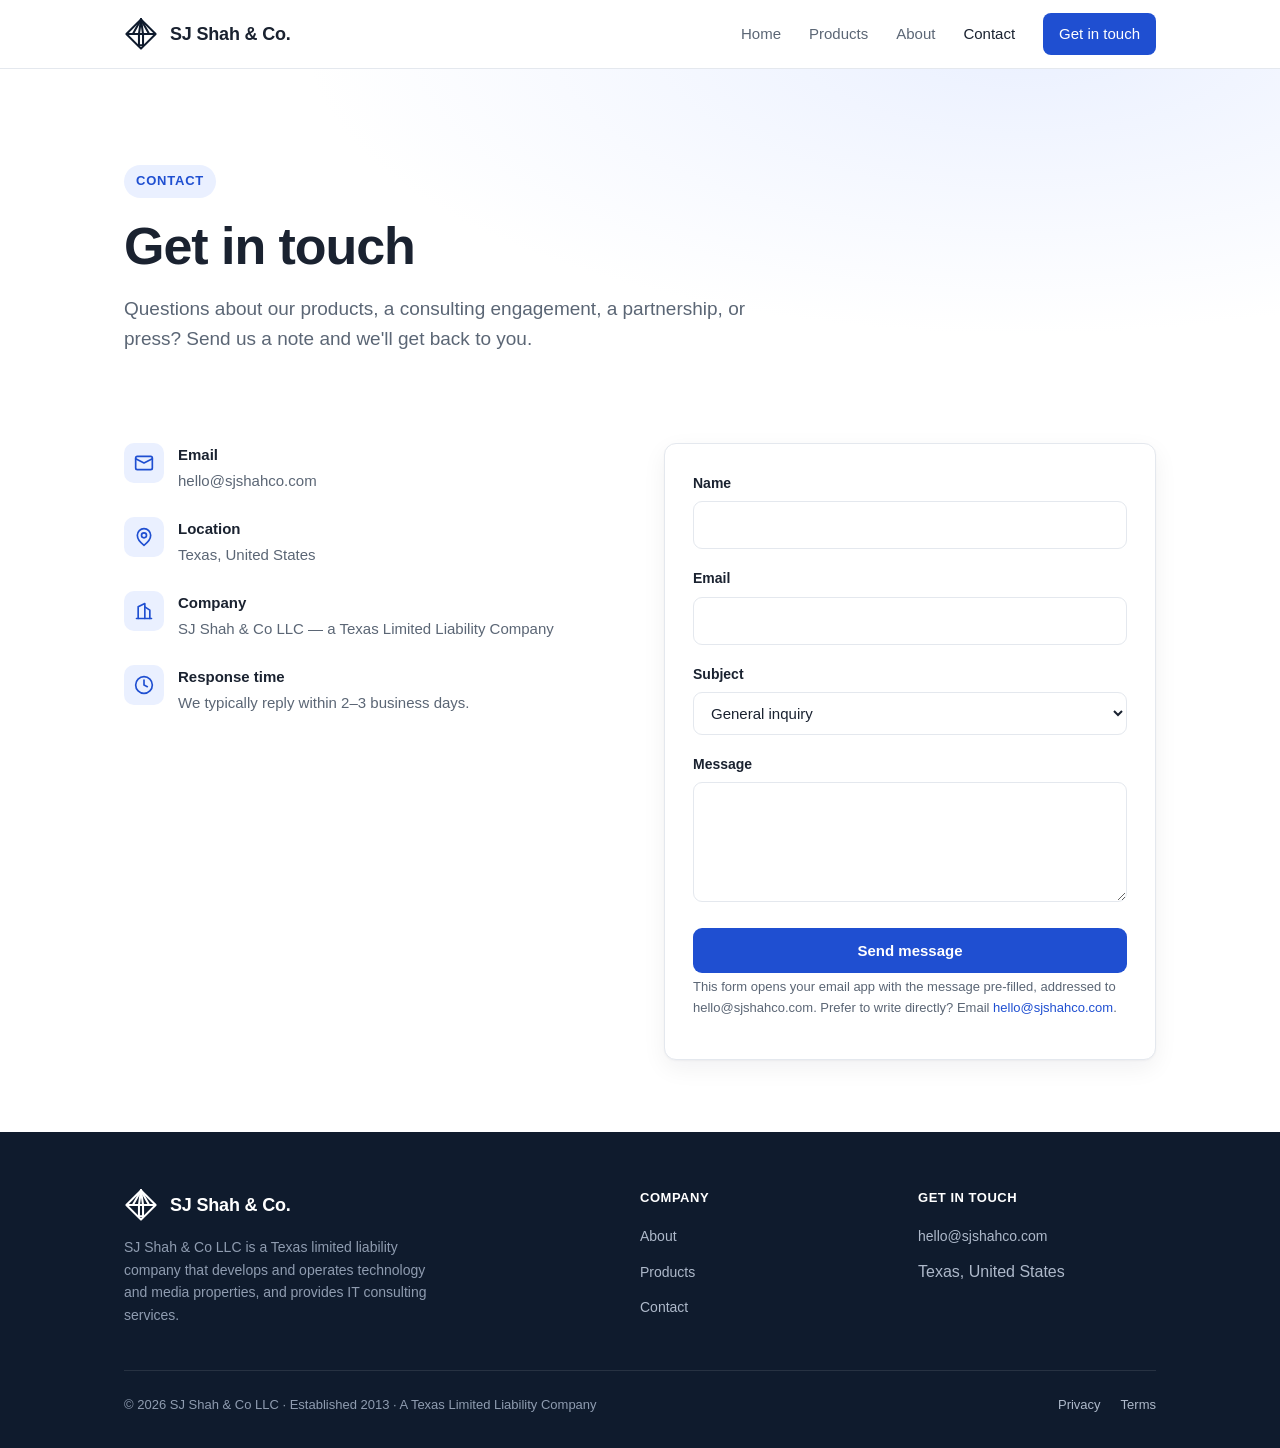
==== contact.html @ 408ae94c "Add SJ Shah & Co. corporate website Static HTML/CSS site (no build step) for SJ Shah & Co LLC: - Lan" ====
<!doctype html>
<html lang="en">
<head>
  <meta charset="utf-8">
  <meta name="viewport" content="width=device-width, initial-scale=1">
  <title>Contact — SJ Shah &amp; Co.</title>
  <meta name="description" content="Contact SJ Shah & Co LLC — a Texas-based technology and media holding company. Reach us by email for partnerships, consulting, press, or general questions.">
  <link rel="icon" href="assets/favicon.svg" type="image/svg+xml">
  <link rel="stylesheet" href="assets/styles.css">
</head>
<body>

  <header class="site-header">
    <div class="container nav">
      <a class="brand" href="index.html">
        <span class="mark" aria-hidden="true">
          <svg viewBox="0 0 100 100" fill="none" xmlns="http://www.w3.org/2000/svg">
            <g stroke="currentColor" stroke-width="6" stroke-linejoin="round" stroke-linecap="round">
              <path d="M50 7 L93 50 L50 93 L7 50 Z"/><path d="M9 50 L91 50"/>
              <path d="M50 7 L44 50 L44 83"/><path d="M50 7 L56 50 L56 83"/>
              <path d="M44 83 L56 83"/><path d="M50 7 L26 50"/><path d="M50 7 L74 50"/>
            </g>
          </svg>
        </span>
        <span>SJ Shah &amp; Co.</span>
      </a>
      <button class="nav-toggle" aria-label="Toggle navigation" aria-expanded="false"><span></span><span></span><span></span></button>
      <nav class="nav-links">
        <a href="index.html">Home</a>
        <a href="products.html">Products</a>
        <a href="index.html#about">About</a>
        <a href="contact.html" class="active">Contact</a>
        <a href="contact.html" class="nav-cta">Get in touch</a>
      </nav>
    </div>
  </header>

  <main>
    <section class="hero" style="padding-bottom:32px">
      <div class="container">
        <span class="eyebrow">Contact</span>
        <h1>Get in touch</h1>
        <p class="lead">Questions about our products, a consulting engagement, a partnership, or press? Send us a note and we'll get back to you.</p>
      </div>
    </section>

    <section style="padding-top:24px">
      <div class="container">
        <div class="contact-grid">

          <div>
            <div class="info-item">
              <div class="ic" aria-hidden="true">
                <svg viewBox="0 0 24 24" fill="none" stroke="currentColor" stroke-width="2" stroke-linecap="round" stroke-linejoin="round"><rect x="2" y="4" width="20" height="16" rx="2"/><path d="m22 7-10 5L2 7"/></svg>
              </div>
              <div>
                <h4>Email</h4>
                <p><a href="mailto:hello@sjshahco.com">hello@sjshahco.com</a></p>
              </div>
            </div>

            <div class="info-item">
              <div class="ic" aria-hidden="true">
                <svg viewBox="0 0 24 24" fill="none" stroke="currentColor" stroke-width="2" stroke-linecap="round" stroke-linejoin="round"><path d="M20 10c0 6-8 12-8 12s-8-6-8-12a8 8 0 0116 0z"/><circle cx="12" cy="10" r="3"/></svg>
              </div>
              <div>
                <h4>Location</h4>
                <p>Texas, United States</p>
              </div>
            </div>

            <div class="info-item">
              <div class="ic" aria-hidden="true">
                <svg viewBox="0 0 24 24" fill="none" stroke="currentColor" stroke-width="2" stroke-linecap="round" stroke-linejoin="round"><path d="M3 21h18"/><path d="M5 21V7l8-4v18"/><path d="M19 21V11l-6-4"/></svg>
              </div>
              <div>
                <h4>Company</h4>
                <p>SJ Shah &amp; Co LLC — a Texas Limited Liability Company</p>
              </div>
            </div>

            <div class="info-item">
              <div class="ic" aria-hidden="true">
                <svg viewBox="0 0 24 24" fill="none" stroke="currentColor" stroke-width="2" stroke-linecap="round" stroke-linejoin="round"><circle cx="12" cy="12" r="10"/><path d="M12 6v6l4 2"/></svg>
              </div>
              <div>
                <h4>Response time</h4>
                <p>We typically reply within 2&ndash;3 business days.</p>
              </div>
            </div>
          </div>

          <form class="contact-form" id="contactForm">
            <div class="field">
              <label for="name">Name</label>
              <input type="text" id="name" name="name" autocomplete="name" required>
            </div>
            <div class="field">
              <label for="email">Email</label>
              <input type="email" id="email" name="email" autocomplete="email" required>
            </div>
            <div class="field">
              <label for="subject">Subject</label>
              <select id="subject" name="subject">
                <option>General inquiry</option>
                <option>IT consulting (SOHUM)</option>
                <option>Partnership</option>
                <option>Press</option>
                <option>Question about a product</option>
              </select>
            </div>
            <div class="field">
              <label for="message">Message</label>
              <textarea id="message" name="message" required></textarea>
            </div>
            <button type="submit" class="btn btn-primary" style="width:100%;justify-content:center">Send message</button>
            <p class="form-note">This form opens your email app with the message pre-filled, addressed to hello@sjshahco.com. Prefer to write directly? Email <a href="mailto:hello@sjshahco.com">hello@sjshahco.com</a>.</p>
          </form>

        </div>
      </div>
    </section>
  </main>

  <footer class="site-footer">
    <div class="container">
      <div class="footer-grid">
        <div>
          <a class="brand" href="index.html">
            <span class="mark" aria-hidden="true">
              <svg viewBox="0 0 100 100" fill="none" xmlns="http://www.w3.org/2000/svg">
                <g stroke="currentColor" stroke-width="6" stroke-linejoin="round" stroke-linecap="round">
                  <path d="M50 7 L93 50 L50 93 L7 50 Z"/><path d="M9 50 L91 50"/>
                  <path d="M50 7 L44 50 L44 83"/><path d="M50 7 L56 50 L56 83"/>
                  <path d="M44 83 L56 83"/><path d="M50 7 L26 50"/><path d="M50 7 L74 50"/>
                </g>
              </svg>
            </span>
            <span>SJ Shah &amp; Co.</span>
          </a>
          <p class="about">SJ Shah &amp; Co LLC is a Texas limited liability company that develops and operates technology and media properties, and provides IT consulting services.</p>
        </div>
        <div class="footer-col">
          <h5>Company</h5>
          <ul>
            <li><a href="index.html#about">About</a></li>
            <li><a href="products.html">Products</a></li>
            <li><a href="contact.html">Contact</a></li>
          </ul>
        </div>
        <div class="footer-col">
          <h5>Get in touch</h5>
          <ul>
            <li><a href="mailto:hello@sjshahco.com">hello@sjshahco.com</a></li>
            <li>Texas, United States</li>
          </ul>
        </div>
      </div>
      <div class="footer-bottom">
        <div>&copy; <span id="year">2026</span> SJ Shah &amp; Co LLC &middot; Established 2013 &middot; A Texas Limited Liability Company</div>
        <div class="footer-legal">
          <a href="privacy.html">Privacy</a>
          <a href="terms.html">Terms</a>
        </div>
      </div>
    </div>
  </footer>

  <script>
    document.querySelector('.nav-toggle').addEventListener('click', function () {
      var links = document.querySelector('.nav-links');
      var open = links.classList.toggle('open');
      this.setAttribute('aria-expanded', open);
    });
    document.getElementById('year').textContent = new Date().getFullYear();

    document.getElementById('contactForm').addEventListener('submit', function (e) {
      e.preventDefault();
      var name = document.getElementById('name').value.trim();
      var email = document.getElementById('email').value.trim();
      var subject = document.getElementById('subject').value;
      var message = document.getElementById('message').value.trim();
      var body =
        'Name: ' + name + '\n' +
        'Email: ' + email + '\n\n' +
        message + '\n';
      var mailto = 'mailto:hello@sjshahco.com'
        + '?subject=' + encodeURIComponent('[' + subject + '] Website inquiry from ' + name)
        + '&body=' + encodeURIComponent(body);
      window.location.href = mailto;
    });
  </script>
</body>
</html>
---- assets/styles.css ----
:root {
  --bg: #ffffff;
  --bg-alt: #f6f7f9;
  --bg-dark: #0f1b2d;
  --text: #1a2230;
  --text-muted: #5b6675;
  --border: #e4e8ee;
  --accent: #1f4fd1;
  --accent-dark: #17369a;
  --accent-soft: #eaf0ff;
  --radius: 12px;
  --maxw: 1080px;
  --shadow: 0 1px 2px rgba(16, 24, 40, .04), 0 8px 24px rgba(16, 24, 40, .06);
  --font: -apple-system, BlinkMacSystemFont, "Segoe UI", Roboto, Helvetica, Arial, sans-serif;
}

* { box-sizing: border-box; }

html { scroll-behavior: smooth; }

body {
  margin: 0;
  font-family: var(--font);
  color: var(--text);
  background: var(--bg);
  line-height: 1.6;
  -webkit-font-smoothing: antialiased;
}

a { color: var(--accent); text-decoration: none; }
a:hover { text-decoration: underline; }

.container {
  width: 100%;
  max-width: var(--maxw);
  margin: 0 auto;
  padding: 0 24px;
}

/* ---------- Header ---------- */
.site-header {
  position: sticky;
  top: 0;
  z-index: 50;
  background: rgba(255, 255, 255, .9);
  backdrop-filter: saturate(180%) blur(10px);
  border-bottom: 1px solid var(--border);
}
.nav {
  display: flex;
  align-items: center;
  justify-content: space-between;
  height: 68px;
}
.brand {
  display: flex;
  align-items: center;
  gap: 12px;
  font-weight: 700;
  font-size: 18px;
  color: var(--text);
  letter-spacing: -.01em;
}
.brand:hover { text-decoration: none; }
.brand .mark {
  width: 34px;
  height: 34px;
  color: var(--bg-dark);
  display: grid;
  place-items: center;
  flex: 0 0 auto;
}
.brand .mark svg { width: 100%; height: 100%; display: block; }
.nav-links { display: flex; align-items: center; gap: 28px; }
.nav-links a {
  color: var(--text-muted);
  font-weight: 500;
  font-size: 15px;
}
.nav-links a:hover { color: var(--text); text-decoration: none; }
.nav-links a.active { color: var(--text); }
.nav-cta {
  background: var(--accent);
  color: #fff !important;
  padding: 9px 16px;
  border-radius: 8px;
  font-size: 14px;
}
.nav-cta:hover { background: var(--accent-dark); text-decoration: none; }

.nav-toggle { display: none; background: none; border: 0; cursor: pointer; padding: 8px; }
.nav-toggle span { display: block; width: 22px; height: 2px; background: var(--text); margin: 4px 0; border-radius: 2px; }

/* ---------- Hero ---------- */
.hero {
  padding: 96px 0 72px;
  background:
    radial-gradient(1200px 500px at 80% -10%, var(--accent-soft), transparent 60%),
    var(--bg);
}
.hero .eyebrow {
  display: inline-block;
  font-size: 13px;
  font-weight: 600;
  letter-spacing: .06em;
  text-transform: uppercase;
  color: var(--accent);
  background: var(--accent-soft);
  padding: 6px 12px;
  border-radius: 999px;
  margin-bottom: 20px;
}
.hero h1 {
  font-size: clamp(34px, 5vw, 52px);
  line-height: 1.08;
  letter-spacing: -.02em;
  margin: 0 0 20px;
  max-width: 18ch;
}
.hero p.lead {
  font-size: 19px;
  color: var(--text-muted);
  max-width: 60ch;
  margin: 0 0 32px;
}
.btn-row { display: flex; flex-wrap: wrap; gap: 14px; }
.btn {
  display: inline-flex;
  align-items: center;
  gap: 8px;
  padding: 13px 22px;
  border-radius: 9px;
  font-weight: 600;
  font-size: 15px;
  cursor: pointer;
  border: 1px solid transparent;
  transition: background .15s ease, border-color .15s ease, transform .05s ease;
}
.btn:hover { text-decoration: none; }
.btn:active { transform: translateY(1px); }
.btn-primary { background: var(--accent); color: #fff; }
.btn-primary:hover { background: var(--accent-dark); }
.btn-ghost { background: #fff; color: var(--text); border-color: var(--border); }
.btn-ghost:hover { border-color: #cbd3df; }

/* ---------- Sections ---------- */
section { padding: 72px 0; }
.section-head { max-width: 62ch; margin-bottom: 44px; }
.section-head .eyebrow {
  font-size: 13px; font-weight: 600; letter-spacing: .06em;
  text-transform: uppercase; color: var(--accent); margin-bottom: 12px;
}
.section-head h2 {
  font-size: clamp(26px, 3.5vw, 34px);
  line-height: 1.15; letter-spacing: -.02em; margin: 0 0 14px;
}
.section-head p { font-size: 17px; color: var(--text-muted); margin: 0; }
.bg-alt { background: var(--bg-alt); border-top: 1px solid var(--border); border-bottom: 1px solid var(--border); }

/* ---------- Feature grid ---------- */
.grid { display: grid; gap: 24px; }
.grid-3 { grid-template-columns: repeat(3, 1fr); }
.grid-2 { grid-template-columns: repeat(2, 1fr); }

.card {
  background: #fff;
  border: 1px solid var(--border);
  border-radius: var(--radius);
  padding: 26px;
  box-shadow: var(--shadow);
}
.card h3 { margin: 0 0 8px; font-size: 18px; letter-spacing: -.01em; }
.card p { margin: 0; color: var(--text-muted); font-size: 15px; }

.feature .icon {
  width: 42px; height: 42px; border-radius: 10px;
  background: var(--accent-soft); color: var(--accent);
  display: grid; place-items: center; margin-bottom: 16px;
}
.feature .icon svg { width: 22px; height: 22px; }

/* ---------- Product cards ---------- */
.product {
  display: flex;
  flex-direction: column;
  transition: border-color .15s ease, transform .12s ease, box-shadow .15s ease;
}
.product:hover { border-color: #cbd3df; transform: translateY(-3px); box-shadow: 0 10px 30px rgba(16,24,40,.10); }
.product .p-top { display: flex; align-items: center; gap: 12px; margin-bottom: 14px; }
.product .p-logo {
  width: 44px; height: 44px; border-radius: 10px;
  display: grid; place-items: center; color: #fff; font-weight: 800; font-size: 16px;
  flex: 0 0 auto;
}
.product h3 { margin: 0; font-size: 18px; }
.product .p-tag { font-size: 13px; color: var(--text-muted); }
.product p.p-desc { color: var(--text-muted); font-size: 15px; flex: 1 1 auto; margin: 0 0 18px; }
.product .p-link {
  font-weight: 600; font-size: 14px; display: inline-flex; align-items: center; gap: 6px;
}
.product .p-link svg { width: 14px; height: 14px; }
.badge {
  display: inline-block; font-size: 12px; font-weight: 600; color: var(--text-muted);
  background: var(--bg-alt); border: 1px solid var(--border);
  padding: 3px 10px; border-radius: 999px; margin-left: auto;
}

/* ---------- Stats ---------- */
.stats { display: grid; grid-template-columns: repeat(3, 1fr); gap: 24px; }
.stat { text-align: center; }
.stat .num { font-size: 40px; font-weight: 800; letter-spacing: -.02em; color: var(--text); }
.stat .lbl { color: var(--text-muted); font-size: 15px; }

/* ---------- CTA band ---------- */
.cta-band {
  background: var(--bg-dark);
  color: #fff;
  border-radius: 18px;
  padding: 56px 48px;
  display: flex;
  align-items: center;
  justify-content: space-between;
  gap: 32px;
  flex-wrap: wrap;
}
.cta-band h2 { margin: 0 0 8px; font-size: 28px; letter-spacing: -.02em; }
.cta-band p { margin: 0; color: #b7c2d4; font-size: 16px; }
.cta-band .btn-primary { background: #fff; color: var(--bg-dark); }
.cta-band .btn-primary:hover { background: #e9eef6; }

/* ---------- Contact ---------- */
.contact-grid { display: grid; grid-template-columns: 1fr 1fr; gap: 48px; align-items: start; }
.info-item { display: flex; gap: 14px; margin-bottom: 24px; }
.info-item .ic {
  width: 40px; height: 40px; border-radius: 10px; flex: 0 0 auto;
  background: var(--accent-soft); color: var(--accent); display: grid; place-items: center;
}
.info-item .ic svg { width: 20px; height: 20px; }
.info-item h4 { margin: 0 0 2px; font-size: 15px; }
.info-item p, .info-item a { margin: 0; color: var(--text-muted); font-size: 15px; }

form.contact-form { background: #fff; border: 1px solid var(--border); border-radius: var(--radius); padding: 28px; box-shadow: var(--shadow); }
.field { margin-bottom: 18px; }
.field label { display: block; font-size: 14px; font-weight: 600; margin-bottom: 7px; }
.field input, .field textarea, .field select {
  width: 100%; padding: 11px 13px; font: inherit; font-size: 15px;
  border: 1px solid var(--border); border-radius: 9px; background: #fff; color: var(--text);
}
.field input:focus, .field textarea:focus, .field select:focus {
  outline: none; border-color: var(--accent); box-shadow: 0 0 0 3px var(--accent-soft);
}
.field textarea { resize: vertical; min-height: 120px; }
.form-note { font-size: 13px; color: var(--text-muted); margin-top: 4px; }

/* ---------- Footer ---------- */
.site-footer {
  background: var(--bg-dark);
  color: #aeb9ca;
  padding: 56px 0 32px;
}
.footer-grid { display: grid; grid-template-columns: 2fr 1fr 1fr; gap: 40px; margin-bottom: 40px; }
.site-footer .brand { color: #fff; margin-bottom: 14px; }
.site-footer .brand .mark { color: #fff; }
.site-footer p.about { color: #8f9cb0; font-size: 14px; max-width: 42ch; margin: 0; }
.footer-col h5 { color: #fff; font-size: 13px; letter-spacing: .04em; text-transform: uppercase; margin: 0 0 14px; }
.footer-col ul { list-style: none; padding: 0; margin: 0; }
.footer-col li { margin-bottom: 10px; }
.footer-col a { color: #aeb9ca; font-size: 14px; }
.footer-col a:hover { color: #fff; text-decoration: none; }
.footer-bottom {
  border-top: 1px solid rgba(255,255,255,.1);
  padding-top: 24px;
  display: flex; justify-content: space-between; align-items: center; flex-wrap: wrap; gap: 12px;
  font-size: 13px; color: #8f9cb0;
}
.footer-legal { display: flex; gap: 20px; }
.footer-legal a { color: #aeb9ca; font-size: 13px; }
.footer-legal a:hover { color: #fff; text-decoration: none; }

/* ---------- Legal / prose pages ---------- */
.legal { padding: 56px 0 80px; }
.legal .container { max-width: 800px; }
.legal .eyebrow {
  font-size: 13px; font-weight: 600; letter-spacing: .06em;
  text-transform: uppercase; color: var(--accent); margin-bottom: 12px;
}
.legal h1 { font-size: clamp(30px, 4vw, 42px); letter-spacing: -.02em; margin: 0 0 10px; }
.legal .updated { color: var(--text-muted); margin: 0 0 36px; font-size: 15px; }
.legal h2 { font-size: 21px; letter-spacing: -.01em; margin: 36px 0 10px; }
.legal p { color: var(--text); font-size: 16px; margin: 0 0 14px; }
.legal ul { padding-left: 22px; margin: 0 0 16px; }
.legal li { color: var(--text); font-size: 16px; margin-bottom: 8px; }
.legal .lead-note {
  background: var(--bg-alt); border: 1px solid var(--border);
  border-radius: var(--radius); padding: 18px 20px; color: var(--text-muted); font-size: 15px;
}

/* ---------- Responsive ---------- */
@media (max-width: 860px) {
  .grid-3 { grid-template-columns: 1fr 1fr; }
  .contact-grid { grid-template-columns: 1fr; gap: 32px; }
  .footer-grid { grid-template-columns: 1fr; gap: 28px; }
}
@media (max-width: 640px) {
  .nav-links {
    display: none;
    position: absolute; top: 68px; left: 0; right: 0;
    flex-direction: column; align-items: stretch; gap: 0;
    background: #fff; border-bottom: 1px solid var(--border); padding: 8px 0;
  }
  .nav-links.open { display: flex; }
  .nav-links a { padding: 12px 24px; }
  .nav-links .nav-cta { margin: 8px 24px; text-align: center; }
  .nav-toggle { display: block; }
  .grid-3, .grid-2, .stats { grid-template-columns: 1fr; }
  .hero { padding: 64px 0 48px; }
  section { padding: 56px 0; }
  .cta-band { padding: 36px 28px; }
}
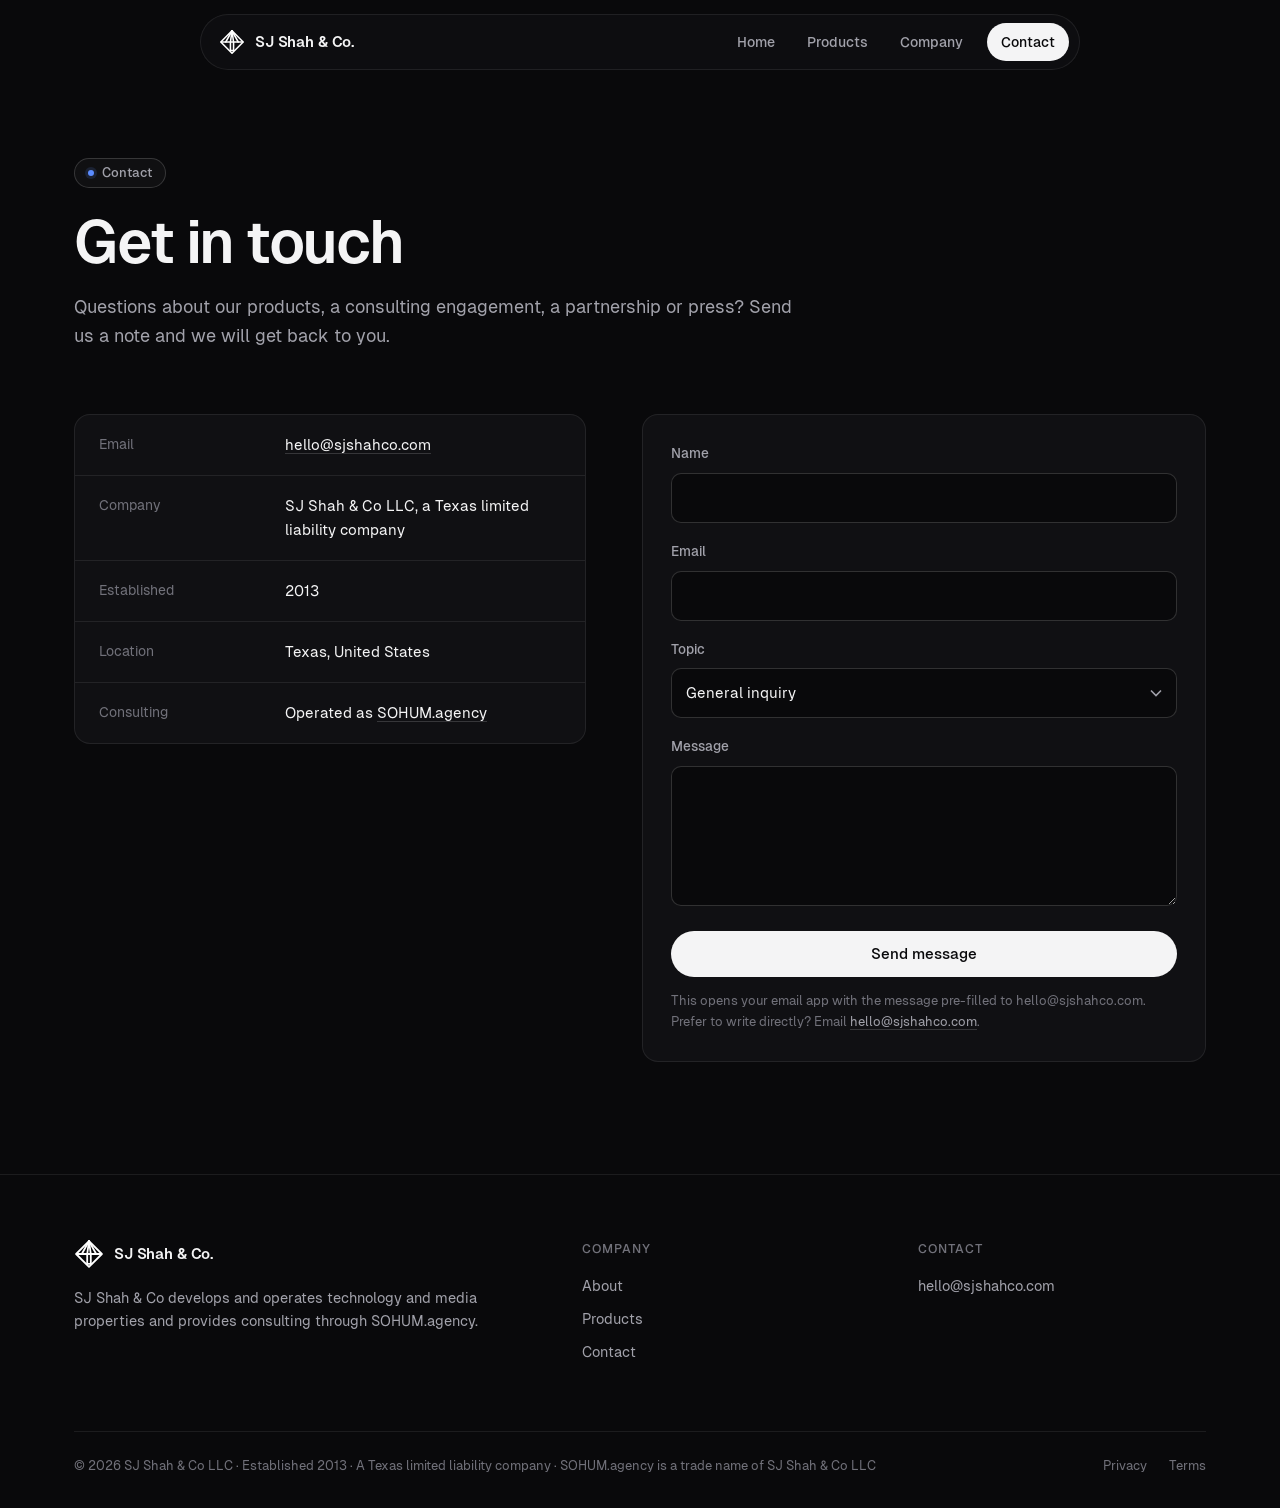
==== commit 13476abb: "Redesign site: dark minimal, real product screenshots, accurate copy - New dark minimal design syste" ====
--- a/contact.html
+++ b/contact.html
@@ -4,191 +4,68 @@
   <meta charset="utf-8">
   <meta name="viewport" content="width=device-width, initial-scale=1">
   <title>Contact — SJ Shah &amp; Co.</title>
-  <meta name="description" content="Contact SJ Shah & Co LLC — a Texas-based technology and media holding company. Reach us by email for partnerships, consulting, press, or general questions.">
+  <meta name="description" content="Contact SJ Shah &amp; Co LLC, a Texas limited liability company, for partnerships, consulting, press or general questions.">
+  <meta name="theme-color" content="#09090b">
+  <link rel="canonical" href="https://sjshahco.com/contact.html">
   <link rel="icon" href="assets/favicon.svg" type="image/svg+xml">
+  <meta property="og:site_name" content="SJ Shah &amp; Co.">
+  <meta property="og:type" content="website">
+  <meta property="og:title" content="Contact — SJ Shah &amp; Co.">
+  <meta property="og:description" content="Contact SJ Shah &amp; Co LLC, a Texas limited liability company, for partnerships, consulting, press or general questions.">
+  <meta property="og:url" content="https://sjshahco.com/contact.html">
+  <meta property="og:image" content="https://sjshahco.com/assets/og.png">
+  <meta name="twitter:card" content="summary_large_image">
+  <link rel="preload" href="assets/fonts/geist-500.woff2" as="font" type="font/woff2" crossorigin>
   <link rel="stylesheet" href="assets/styles.css">
+  <script>document.documentElement.className += " js";</script>
 </head>
 <body>
-
-  <header class="site-header">
-    <div class="container nav">
-      <a class="brand" href="index.html">
-        <span class="mark" aria-hidden="true">
-          <svg viewBox="0 0 100 100" fill="none" xmlns="http://www.w3.org/2000/svg">
-            <g stroke="currentColor" stroke-width="6" stroke-linejoin="round" stroke-linecap="round">
-              <path d="M50 7 L93 50 L50 93 L7 50 Z"/><path d="M9 50 L91 50"/>
-              <path d="M50 7 L44 50 L44 83"/><path d="M50 7 L56 50 L56 83"/>
-              <path d="M44 83 L56 83"/><path d="M50 7 L26 50"/><path d="M50 7 L74 50"/>
-            </g>
-          </svg>
-        </span>
-        <span>SJ Shah &amp; Co.</span>
-      </a>
-      <button class="nav-toggle" aria-label="Toggle navigation" aria-expanded="false"><span></span><span></span><span></span></button>
-      <nav class="nav-links">
-        <a href="index.html">Home</a>
-        <a href="products.html">Products</a>
-        <a href="index.html#about">About</a>
-        <a href="contact.html" class="active">Contact</a>
-        <a href="contact.html" class="nav-cta">Get in touch</a>
-      </nav>
+<a class="skip" href="#main">Skip to content</a>
+<header class="site-header"><div class="nav"><a class="brand" href="index.html" aria-label="SJ Shah &amp; Co. home"><img src="assets/logo-mark.svg" alt="" width="26" height="26"><span>SJ Shah &amp; Co.</span></a><button class="nav-toggle" aria-label="Menu" aria-expanded="false" aria-controls="nav-links"><span></span><span></span><span></span></button><nav class="nav-links" id="nav-links" aria-label="Primary"><a href="index.html">Home</a><a href="products.html">Products</a><a href="index.html#company">Company</a><a href="contact.html" class="nav-cta" aria-current="page">Contact</a></nav></div></header>
+<main id="main">
+<section class="page-hero"><div class="container">
+  <span class="chip"><span class="dot"></span>Contact</span>
+  <h1>Get in touch</h1>
+  <p class="lead">Questions about our products, a consulting engagement, a partnership or press? Send us a note and we will get back to you.</p>
+</div></section>
+<section style="padding-top:24px"><div class="container">
+  <div class="contact-grid">
+    <dl class="dl reveal">
+      <div><dt>Email</dt><dd><a href="mailto:hello@sjshahco.com">hello@sjshahco.com</a></dd></div>
+      <div><dt>Company</dt><dd>SJ Shah &amp; Co LLC, a Texas limited liability company</dd></div>
+      <div><dt>Established</dt><dd>2013</dd></div>
+      <div><dt>Location</dt><dd>Texas, United States</dd></div>
+      <div><dt>Consulting</dt><dd>Operated as <a href="https://sohum.agency" target="_blank" rel="noopener">SOHUM.agency</a></dd></div>
+    </dl>
+    <form class="form reveal" id="contactForm">
+      <div class="field"><label for="name">Name</label><input type="text" id="name" name="name" autocomplete="name" required></div>
+      <div class="field"><label for="email">Email</label><input type="email" id="email" name="email" autocomplete="email" required></div>
+      <div class="field"><label for="subject">Topic</label><select id="subject" name="subject"><option>General inquiry</option><option>Consulting (SOHUM.agency)</option><option>Partnership</option><option>Press</option><option>Question about a product</option></select></div>
+      <div class="field"><label for="message">Message</label><textarea id="message" name="message" required></textarea></div>
+      <button type="submit" class="btn btn-primary" style="width:100%">Send message</button>
+      <p class="form-note">This opens your email app with the message pre-filled to hello@sjshahco.com. Prefer to write directly? Email <a href="mailto:hello@sjshahco.com">hello@sjshahco.com</a>.</p>
+    </form>
+  </div>
+</div></section>
+</main>
+<footer class="site-footer"><div class="container">
+  <div class="footer-grid">
+    <div>
+      <a class="brand" href="index.html"><img src="assets/logo-mark.svg" alt="" width="30" height="30"><span>SJ Shah &amp; Co.</span></a>
+      <p class="about">SJ Shah &amp; Co develops and operates technology and media properties and provides consulting through SOHUM.agency.</p>
     </div>
-  </header>
-
-  <main>
-    <section class="hero" style="padding-bottom:32px">
-      <div class="container">
-        <span class="eyebrow">Contact</span>
-        <h1>Get in touch</h1>
-        <p class="lead">Questions about our products, a consulting engagement, a partnership, or press? Send us a note and we'll get back to you.</p>
-      </div>
-    </section>
-
-    <section style="padding-top:24px">
-      <div class="container">
-        <div class="contact-grid">
-
-          <div>
-            <div class="info-item">
-              <div class="ic" aria-hidden="true">
-                <svg viewBox="0 0 24 24" fill="none" stroke="currentColor" stroke-width="2" stroke-linecap="round" stroke-linejoin="round"><rect x="2" y="4" width="20" height="16" rx="2"/><path d="m22 7-10 5L2 7"/></svg>
-              </div>
-              <div>
-                <h4>Email</h4>
-                <p><a href="mailto:hello@sjshahco.com">hello@sjshahco.com</a></p>
-              </div>
-            </div>
-
-            <div class="info-item">
-              <div class="ic" aria-hidden="true">
-                <svg viewBox="0 0 24 24" fill="none" stroke="currentColor" stroke-width="2" stroke-linecap="round" stroke-linejoin="round"><path d="M20 10c0 6-8 12-8 12s-8-6-8-12a8 8 0 0116 0z"/><circle cx="12" cy="10" r="3"/></svg>
-              </div>
-              <div>
-                <h4>Location</h4>
-                <p>Texas, United States</p>
-              </div>
-            </div>
-
-            <div class="info-item">
-              <div class="ic" aria-hidden="true">
-                <svg viewBox="0 0 24 24" fill="none" stroke="currentColor" stroke-width="2" stroke-linecap="round" stroke-linejoin="round"><path d="M3 21h18"/><path d="M5 21V7l8-4v18"/><path d="M19 21V11l-6-4"/></svg>
-              </div>
-              <div>
-                <h4>Company</h4>
-                <p>SJ Shah &amp; Co LLC — a Texas Limited Liability Company</p>
-              </div>
-            </div>
-
-            <div class="info-item">
-              <div class="ic" aria-hidden="true">
-                <svg viewBox="0 0 24 24" fill="none" stroke="currentColor" stroke-width="2" stroke-linecap="round" stroke-linejoin="round"><circle cx="12" cy="12" r="10"/><path d="M12 6v6l4 2"/></svg>
-              </div>
-              <div>
-                <h4>Response time</h4>
-                <p>We typically reply within 2&ndash;3 business days.</p>
-              </div>
-            </div>
-          </div>
-
-          <form class="contact-form" id="contactForm">
-            <div class="field">
-              <label for="name">Name</label>
-              <input type="text" id="name" name="name" autocomplete="name" required>
-            </div>
-            <div class="field">
-              <label for="email">Email</label>
-              <input type="email" id="email" name="email" autocomplete="email" required>
-            </div>
-            <div class="field">
-              <label for="subject">Subject</label>
-              <select id="subject" name="subject">
-                <option>General inquiry</option>
-                <option>IT consulting (SOHUM)</option>
-                <option>Partnership</option>
-                <option>Press</option>
-                <option>Question about a product</option>
-              </select>
-            </div>
-            <div class="field">
-              <label for="message">Message</label>
-              <textarea id="message" name="message" required></textarea>
-            </div>
-            <button type="submit" class="btn btn-primary" style="width:100%;justify-content:center">Send message</button>
-            <p class="form-note">This form opens your email app with the message pre-filled, addressed to hello@sjshahco.com. Prefer to write directly? Email <a href="mailto:hello@sjshahco.com">hello@sjshahco.com</a>.</p>
-          </form>
-
-        </div>
-      </div>
-    </section>
-  </main>
-
-  <footer class="site-footer">
-    <div class="container">
-      <div class="footer-grid">
-        <div>
-          <a class="brand" href="index.html">
-            <span class="mark" aria-hidden="true">
-              <svg viewBox="0 0 100 100" fill="none" xmlns="http://www.w3.org/2000/svg">
-                <g stroke="currentColor" stroke-width="6" stroke-linejoin="round" stroke-linecap="round">
-                  <path d="M50 7 L93 50 L50 93 L7 50 Z"/><path d="M9 50 L91 50"/>
-                  <path d="M50 7 L44 50 L44 83"/><path d="M50 7 L56 50 L56 83"/>
-                  <path d="M44 83 L56 83"/><path d="M50 7 L26 50"/><path d="M50 7 L74 50"/>
-                </g>
-              </svg>
-            </span>
-            <span>SJ Shah &amp; Co.</span>
-          </a>
-          <p class="about">SJ Shah &amp; Co LLC is a Texas limited liability company that develops and operates technology and media properties, and provides IT consulting services.</p>
-        </div>
-        <div class="footer-col">
-          <h5>Company</h5>
-          <ul>
-            <li><a href="index.html#about">About</a></li>
-            <li><a href="products.html">Products</a></li>
-            <li><a href="contact.html">Contact</a></li>
-          </ul>
-        </div>
-        <div class="footer-col">
-          <h5>Get in touch</h5>
-          <ul>
-            <li><a href="mailto:hello@sjshahco.com">hello@sjshahco.com</a></li>
-            <li>Texas, United States</li>
-          </ul>
-        </div>
-      </div>
-      <div class="footer-bottom">
-        <div>&copy; <span id="year">2026</span> SJ Shah &amp; Co LLC &middot; Established 2013 &middot; A Texas Limited Liability Company</div>
-        <div class="footer-legal">
-          <a href="privacy.html">Privacy</a>
-          <a href="terms.html">Terms</a>
-        </div>
-      </div>
-    </div>
-  </footer>
-
-  <script>
-    document.querySelector('.nav-toggle').addEventListener('click', function () {
-      var links = document.querySelector('.nav-links');
-      var open = links.classList.toggle('open');
-      this.setAttribute('aria-expanded', open);
-    });
-    document.getElementById('year').textContent = new Date().getFullYear();
-
-    document.getElementById('contactForm').addEventListener('submit', function (e) {
-      e.preventDefault();
-      var name = document.getElementById('name').value.trim();
-      var email = document.getElementById('email').value.trim();
-      var subject = document.getElementById('subject').value;
-      var message = document.getElementById('message').value.trim();
-      var body =
-        'Name: ' + name + '\n' +
-        'Email: ' + email + '\n\n' +
-        message + '\n';
-      var mailto = 'mailto:hello@sjshahco.com'
-        + '?subject=' + encodeURIComponent('[' + subject + '] Website inquiry from ' + name)
-        + '&body=' + encodeURIComponent(body);
-      window.location.href = mailto;
-    });
-  </script>
+    <div class="footer-col"><h5>Company</h5><ul>
+      <li><a href="index.html#company">About</a></li><li><a href="products.html">Products</a></li><li><a href="contact.html">Contact</a></li>
+    </ul></div>
+    <div class="footer-col"><h5>Contact</h5><ul>
+      <li><a href="mailto:hello@sjshahco.com">hello@sjshahco.com</a></li>
+    </ul></div>
+  </div>
+  <div class="footer-bottom">
+    <div>&copy; <span data-year>2026</span> SJ Shah &amp; Co LLC &middot; Established 2013 &middot; A Texas limited liability company &middot; SOHUM.agency is a trade name of SJ Shah &amp; Co LLC</div>
+    <div class="footer-legal"><a href="privacy.html">Privacy</a><a href="terms.html">Terms</a></div>
+  </div>
+</div></footer>
+<script src="assets/site.js" defer></script>
 </body>
 </html>
--- a/assets/styles.css
+++ b/assets/styles.css
@@ -1,319 +1,280 @@
+/* SJ Shah & Co. — dark minimal design system
+   Geist, near-black surfaces, hairline borders, one blue accent. */
+
+@font-face { font-family: "Geist"; font-weight: 400; font-style: normal; font-display: swap; src: url("fonts/geist-400.woff2") format("woff2"); }
+@font-face { font-family: "Geist"; font-weight: 500; font-style: normal; font-display: swap; src: url("fonts/geist-500.woff2") format("woff2"); }
+@font-face { font-family: "Geist"; font-weight: 600; font-style: normal; font-display: swap; src: url("fonts/geist-600.woff2") format("woff2"); }
+
 :root {
-  --bg: #ffffff;
-  --bg-alt: #f6f7f9;
-  --bg-dark: #0f1b2d;
-  --text: #1a2230;
-  --text-muted: #5b6675;
-  --border: #e4e8ee;
-  --accent: #1f4fd1;
-  --accent-dark: #17369a;
-  --accent-soft: #eaf0ff;
-  --radius: 12px;
-  --maxw: 1080px;
-  --shadow: 0 1px 2px rgba(16, 24, 40, .04), 0 8px 24px rgba(16, 24, 40, .06);
-  --font: -apple-system, BlinkMacSystemFont, "Segoe UI", Roboto, Helvetica, Arial, sans-serif;
-}
-
-* { box-sizing: border-box; }
-
-html { scroll-behavior: smooth; }
-
+  --bg: #09090b;
+  --surface: #101013;
+  --surface-2: #17171b;
+  --line: rgba(255, 255, 255, .08);
+  --line-strong: rgba(255, 255, 255, .16);
+  --text: #f4f4f5;
+  --muted: #a1a1aa;
+  --faint: #71717a;
+  --accent: #5b8cff;
+  --accent-soft: rgba(91, 140, 255, .14);
+  --radius: 16px;
+  --radius-sm: 10px;
+  --maxw: 1180px;
+  --font: "Geist", -apple-system, BlinkMacSystemFont, "Segoe UI", Roboto, Helvetica, Arial, sans-serif;
+}
+
+*, *::before, *::after { box-sizing: border-box; }
+html { scroll-behavior: smooth; -webkit-text-size-adjust: 100%; }
 body {
   margin: 0;
+  background: var(--bg);
+  color: var(--text);
   font-family: var(--font);
-  color: var(--text);
-  background: var(--bg);
+  font-size: 16px;
   line-height: 1.6;
   -webkit-font-smoothing: antialiased;
-}
-
-a { color: var(--accent); text-decoration: none; }
-a:hover { text-decoration: underline; }
-
-.container {
-  width: 100%;
-  max-width: var(--maxw);
-  margin: 0 auto;
-  padding: 0 24px;
-}
+  text-rendering: optimizeLegibility;
+}
+img { max-width: 100%; display: block; }
+a { color: inherit; text-decoration: none; }
+p { margin: 0; }
+h1, h2, h3, h4 { margin: 0; font-weight: 600; letter-spacing: -.03em; line-height: 1.08; }
+::selection { background: var(--accent); color: #fff; }
+:focus-visible { outline: 2px solid var(--accent); outline-offset: 3px; border-radius: 6px; }
+
+.container { width: 100%; max-width: var(--maxw); margin: 0 auto; padding: 0 24px; }
+.skip { position: absolute; left: -999px; top: 8px; background: #fff; color: #000; padding: 8px 14px; border-radius: 8px; z-index: 100; }
+.skip:focus { left: 8px; }
 
 /* ---------- Header ---------- */
-.site-header {
-  position: sticky;
-  top: 0;
-  z-index: 50;
-  background: rgba(255, 255, 255, .9);
-  backdrop-filter: saturate(180%) blur(10px);
-  border-bottom: 1px solid var(--border);
-}
+.site-header { position: sticky; top: 14px; z-index: 50; padding: 0 16px; margin-top: 14px; }
 .nav {
-  display: flex;
-  align-items: center;
-  justify-content: space-between;
-  height: 68px;
-}
-.brand {
-  display: flex;
-  align-items: center;
-  gap: 12px;
-  font-weight: 700;
-  font-size: 18px;
-  color: var(--text);
-  letter-spacing: -.01em;
-}
-.brand:hover { text-decoration: none; }
-.brand .mark {
-  width: 34px;
-  height: 34px;
-  color: var(--bg-dark);
-  display: grid;
-  place-items: center;
-  flex: 0 0 auto;
-}
-.brand .mark svg { width: 100%; height: 100%; display: block; }
-.nav-links { display: flex; align-items: center; gap: 28px; }
-.nav-links a {
-  color: var(--text-muted);
-  font-weight: 500;
-  font-size: 15px;
-}
-.nav-links a:hover { color: var(--text); text-decoration: none; }
-.nav-links a.active { color: var(--text); }
-.nav-cta {
-  background: var(--accent);
-  color: #fff !important;
-  padding: 9px 16px;
-  border-radius: 8px;
-  font-size: 14px;
-}
-.nav-cta:hover { background: var(--accent-dark); text-decoration: none; }
-
-.nav-toggle { display: none; background: none; border: 0; cursor: pointer; padding: 8px; }
-.nav-toggle span { display: block; width: 22px; height: 2px; background: var(--text); margin: 4px 0; border-radius: 2px; }
+  max-width: 880px; margin: 0 auto; height: 56px; padding: 0 10px 0 18px;
+  display: flex; align-items: center; justify-content: space-between; gap: 16px;
+  background: rgba(16, 16, 19, .72);
+  -webkit-backdrop-filter: blur(16px) saturate(160%); backdrop-filter: blur(16px) saturate(160%);
+  border: 1px solid var(--line); border-radius: 999px;
+}
+.brand { display: flex; align-items: center; gap: 10px; font-weight: 600; font-size: 15px; letter-spacing: -.01em; white-space: nowrap; }
+.brand img { width: 26px; height: 26px; filter: invert(1); }
+.nav-links { display: flex; align-items: center; gap: 4px; }
+.nav-links a { color: var(--muted); font-size: 14px; font-weight: 500; padding: 8px 14px; border-radius: 999px; transition: color .15s, background .15s; }
+.nav-links a:hover { color: var(--text); background: rgba(255, 255, 255, .06); }
+.nav-links a[aria-current="page"] { color: var(--text); background: rgba(255, 255, 255, .08); }
+.nav-links a.nav-cta { background: var(--text); color: #09090b; margin-left: 6px; }
+.nav-links a.nav-cta:hover { background: #fff; }
+.nav-toggle { display: none; background: none; border: 0; color: var(--text); cursor: pointer; padding: 10px; border-radius: 999px; }
+.nav-toggle span { display: block; width: 18px; height: 1.5px; background: currentColor; margin: 5px 0; transition: transform .2s, opacity .2s; }
+.nav-toggle[aria-expanded="true"] span:nth-child(1) { transform: translateY(6.5px) rotate(45deg); }
+.nav-toggle[aria-expanded="true"] span:nth-child(2) { opacity: 0; }
+.nav-toggle[aria-expanded="true"] span:nth-child(3) { transform: translateY(-6.5px) rotate(-45deg); }
+
+/* ---------- Buttons / chips ---------- */
+.btn {
+  display: inline-flex; align-items: center; justify-content: center; gap: 8px;
+  height: 46px; padding: 0 22px; border-radius: 999px; border: 1px solid transparent;
+  font: inherit; font-size: 15px; font-weight: 500; cursor: pointer;
+  transition: background .15s, border-color .15s, transform .08s;
+}
+.btn:active { transform: translateY(1px); }
+.btn-primary { background: var(--text); color: #09090b; }
+.btn-primary:hover { background: #fff; }
+.btn-ghost { background: rgba(255, 255, 255, .04); color: var(--text); border-color: var(--line-strong); }
+.btn-ghost:hover { background: rgba(255, 255, 255, .09); }
+.btn svg { width: 15px; height: 15px; }
+.btn-row { display: flex; flex-wrap: wrap; gap: 12px; }
+
+.chip {
+  display: inline-flex; align-items: center; gap: 8px; height: 30px; padding: 0 13px;
+  border: 1px solid var(--line-strong); border-radius: 999px;
+  font-size: 13px; font-weight: 500; color: var(--muted); background: rgba(255, 255, 255, .03);
+}
+.chip .dot { width: 6px; height: 6px; border-radius: 50%; background: var(--accent); box-shadow: 0 0 0 3px var(--accent-soft); }
 
 /* ---------- Hero ---------- */
-.hero {
-  padding: 96px 0 72px;
-  background:
-    radial-gradient(1200px 500px at 80% -10%, var(--accent-soft), transparent 60%),
-    var(--bg);
-}
-.hero .eyebrow {
-  display: inline-block;
-  font-size: 13px;
-  font-weight: 600;
-  letter-spacing: .06em;
-  text-transform: uppercase;
-  color: var(--accent);
-  background: var(--accent-soft);
-  padding: 6px 12px;
-  border-radius: 999px;
-  margin-bottom: 20px;
-}
-.hero h1 {
-  font-size: clamp(34px, 5vw, 52px);
-  line-height: 1.08;
-  letter-spacing: -.02em;
-  margin: 0 0 20px;
-  max-width: 18ch;
-}
-.hero p.lead {
-  font-size: 19px;
-  color: var(--text-muted);
-  max-width: 60ch;
-  margin: 0 0 32px;
-}
-.btn-row { display: flex; flex-wrap: wrap; gap: 14px; }
-.btn {
-  display: inline-flex;
-  align-items: center;
-  gap: 8px;
-  padding: 13px 22px;
-  border-radius: 9px;
-  font-weight: 600;
-  font-size: 15px;
-  cursor: pointer;
-  border: 1px solid transparent;
-  transition: background .15s ease, border-color .15s ease, transform .05s ease;
-}
-.btn:hover { text-decoration: none; }
-.btn:active { transform: translateY(1px); }
-.btn-primary { background: var(--accent); color: #fff; }
-.btn-primary:hover { background: var(--accent-dark); }
-.btn-ghost { background: #fff; color: var(--text); border-color: var(--border); }
-.btn-ghost:hover { border-color: #cbd3df; }
+.hero { position: relative; padding: 112px 0 88px; text-align: center; overflow: hidden; }
+.hero::before {
+  content: ""; position: absolute; inset: 0; z-index: -1; pointer-events: none;
+  background-image:
+    linear-gradient(var(--line) 1px, transparent 1px),
+    linear-gradient(90deg, var(--line) 1px, transparent 1px);
+  background-size: 64px 64px;
+  -webkit-mask-image: radial-gradient(ellipse 60% 70% at 50% 30%, #000 0%, transparent 75%);
+  mask-image: radial-gradient(ellipse 60% 70% at 50% 30%, #000 0%, transparent 75%);
+  opacity: .55;
+}
+.hero::after {
+  content: ""; position: absolute; left: 50%; top: -240px; width: 760px; height: 480px; transform: translateX(-50%); z-index: -1; pointer-events: none;
+  background: radial-gradient(closest-side, var(--accent-soft), transparent);
+}
+.hero h1 { font-size: clamp(40px, 6.6vw, 76px); max-width: 22ch; margin: 26px auto 24px; text-wrap: balance; }
+.hero h1 .dim { color: var(--faint); display: block; }
+.hero p.lead { font-size: clamp(16px, 1.6vw, 19px); color: var(--muted); max-width: 58ch; margin: 0 auto 34px; }
+.hero .btn-row { justify-content: center; }
+.page-hero { padding: 88px 0 40px; text-align: left; }
+.page-hero h1 { font-size: clamp(36px, 5.4vw, 60px); margin: 22px 0 18px; max-width: 18ch; }
+.page-hero p.lead { margin: 0; max-width: 60ch; color: var(--muted); font-size: 18px; }
 
 /* ---------- Sections ---------- */
-section { padding: 72px 0; }
-.section-head { max-width: 62ch; margin-bottom: 44px; }
-.section-head .eyebrow {
-  font-size: 13px; font-weight: 600; letter-spacing: .06em;
-  text-transform: uppercase; color: var(--accent); margin-bottom: 12px;
-}
-.section-head h2 {
-  font-size: clamp(26px, 3.5vw, 34px);
-  line-height: 1.15; letter-spacing: -.02em; margin: 0 0 14px;
-}
-.section-head p { font-size: 17px; color: var(--text-muted); margin: 0; }
-.bg-alt { background: var(--bg-alt); border-top: 1px solid var(--border); border-bottom: 1px solid var(--border); }
-
-/* ---------- Feature grid ---------- */
-.grid { display: grid; gap: 24px; }
+section { padding: 88px 0; }
+.sect-head { max-width: 640px; margin-bottom: 44px; }
+.sect-head .kicker { font-size: 13px; font-weight: 500; letter-spacing: .08em; text-transform: uppercase; color: var(--accent); margin-bottom: 14px; }
+.sect-head h2 { font-size: clamp(28px, 3.8vw, 42px); margin-bottom: 14px; }
+.sect-head p { color: var(--muted); font-size: 17px; }
+.rule { border: 0; border-top: 1px solid var(--line); margin: 0; }
+
+/* ---------- Facts strip ---------- */
+.facts { display: grid; grid-template-columns: repeat(3, 1fr); border: 1px solid var(--line); border-radius: var(--radius); background: var(--surface); overflow: hidden; }
+.fact { padding: 26px 28px; border-left: 1px solid var(--line); }
+.fact:first-child { border-left: 0; }
+.fact .k { font-size: 12.5px; letter-spacing: .06em; text-transform: uppercase; color: var(--faint); margin-bottom: 10px; }
+.fact .v { font-size: 22px; font-weight: 600; letter-spacing: -.02em; line-height: 1.2; }
+.fact .s { color: var(--muted); font-size: 14px; margin-top: 4px; }
+
+/* ---------- Project cards ---------- */
+.grid { display: grid; gap: 20px; }
 .grid-3 { grid-template-columns: repeat(3, 1fr); }
 .grid-2 { grid-template-columns: repeat(2, 1fr); }
 
 .card {
-  background: #fff;
-  border: 1px solid var(--border);
-  border-radius: var(--radius);
-  padding: 26px;
-  box-shadow: var(--shadow);
-}
-.card h3 { margin: 0 0 8px; font-size: 18px; letter-spacing: -.01em; }
-.card p { margin: 0; color: var(--text-muted); font-size: 15px; }
-
-.feature .icon {
-  width: 42px; height: 42px; border-radius: 10px;
-  background: var(--accent-soft); color: var(--accent);
-  display: grid; place-items: center; margin-bottom: 16px;
-}
-.feature .icon svg { width: 22px; height: 22px; }
-
-/* ---------- Product cards ---------- */
-.product {
-  display: flex;
-  flex-direction: column;
-  transition: border-color .15s ease, transform .12s ease, box-shadow .15s ease;
-}
-.product:hover { border-color: #cbd3df; transform: translateY(-3px); box-shadow: 0 10px 30px rgba(16,24,40,.10); }
-.product .p-top { display: flex; align-items: center; gap: 12px; margin-bottom: 14px; }
-.product .p-logo {
-  width: 44px; height: 44px; border-radius: 10px;
-  display: grid; place-items: center; color: #fff; font-weight: 800; font-size: 16px;
-  flex: 0 0 auto;
-}
-.product h3 { margin: 0; font-size: 18px; }
-.product .p-tag { font-size: 13px; color: var(--text-muted); }
-.product p.p-desc { color: var(--text-muted); font-size: 15px; flex: 1 1 auto; margin: 0 0 18px; }
-.product .p-link {
-  font-weight: 600; font-size: 14px; display: inline-flex; align-items: center; gap: 6px;
-}
-.product .p-link svg { width: 14px; height: 14px; }
-.badge {
-  display: inline-block; font-size: 12px; font-weight: 600; color: var(--text-muted);
-  background: var(--bg-alt); border: 1px solid var(--border);
-  padding: 3px 10px; border-radius: 999px; margin-left: auto;
-}
-
-/* ---------- Stats ---------- */
-.stats { display: grid; grid-template-columns: repeat(3, 1fr); gap: 24px; }
-.stat { text-align: center; }
-.stat .num { font-size: 40px; font-weight: 800; letter-spacing: -.02em; color: var(--text); }
-.stat .lbl { color: var(--text-muted); font-size: 15px; }
+  position: relative; display: flex; flex-direction: column;
+  background: var(--surface); border: 1px solid var(--line); border-radius: var(--radius);
+  padding: 12px; transition: border-color .2s, transform .25s, background .2s;
+}
+a.card:hover { border-color: var(--line-strong); transform: translateY(-3px); background: var(--surface-2); }
+.card .shot { position: relative; border-radius: 10px; overflow: hidden; border: 1px solid var(--line); background: #000; aspect-ratio: 16 / 10; }
+.card .shot img { width: 100%; height: 100%; object-fit: cover; object-position: top; transition: transform .6s cubic-bezier(.2, .7, .2, 1); }
+a.card:hover .shot img { transform: scale(1.035); }
+.card .body { padding: 20px 10px 10px; display: flex; flex-direction: column; gap: 8px; flex: 1; }
+.card .top { display: flex; align-items: center; justify-content: space-between; gap: 12px; }
+.card h3 { font-size: 21px; letter-spacing: -.02em; }
+.card .cat { font-size: 12px; font-weight: 500; color: var(--muted); border: 1px solid var(--line-strong); padding: 3px 10px; border-radius: 999px; white-space: nowrap; }
+.card .domain { color: var(--faint); font-size: 13.5px; font-family: ui-monospace, "SF Mono", Menlo, Consolas, monospace; }
+.card p.desc { color: var(--muted); font-size: 15px; line-height: 1.55; }
+.card .go { margin-top: auto; padding-top: 12px; font-size: 14px; font-weight: 500; display: inline-flex; align-items: center; gap: 6px; }
+.card .go svg { width: 14px; height: 14px; transition: transform .2s; }
+a.card:hover .go svg { transform: translate(2px, -2px); }
+.card.plain { padding: 28px; }
+.card.plain .body { padding: 0; }
+
+/* ---------- Pillars ---------- */
+.pillars { display: grid; grid-template-columns: repeat(3, 1fr); border: 1px solid var(--line); border-radius: var(--radius); overflow: hidden; background: var(--surface); }
+.pillar { padding: 32px 30px 36px; border-left: 1px solid var(--line); }
+.pillar:first-child { border-left: 0; }
+.pillar .n { font-family: ui-monospace, Menlo, Consolas, monospace; font-size: 13px; color: var(--accent); margin-bottom: 36px; }
+.pillar h3 { font-size: 22px; margin-bottom: 12px; }
+.pillar p { color: var(--muted); font-size: 15px; }
+.pillar .who { margin-top: 18px; font-size: 13.5px; color: var(--faint); }
+
+/* ---------- Company table ---------- */
+.company { display: grid; grid-template-columns: 1fr 1.2fr; gap: 56px; align-items: start; }
+.dl { border: 1px solid var(--line); border-radius: var(--radius); background: var(--surface); overflow: hidden; margin: 0; }
+.dl div { display: grid; grid-template-columns: 170px 1fr; gap: 16px; padding: 18px 24px; border-top: 1px solid var(--line); }
+.dl div:first-child { border-top: 0; }
+.dl dt { color: var(--faint); font-size: 14px; }
+.dl dd { margin: 0; font-size: 15px; }
+.dl dd a { border-bottom: 1px solid var(--line-strong); }
+.dl dd a:hover { border-color: var(--accent); color: #fff; }
+
+/* ---------- Filter pills ---------- */
+.filters { display: flex; flex-wrap: wrap; gap: 8px; margin-bottom: 28px; }
+.filter { height: 36px; padding: 0 16px; border-radius: 999px; font: inherit; font-size: 14px; font-weight: 500; cursor: pointer; color: var(--muted); background: rgba(255, 255, 255, .03); border: 1px solid var(--line-strong); transition: all .15s; }
+.filter:hover { color: var(--text); background: rgba(255, 255, 255, .08); }
+.filter[aria-pressed="true"] { background: var(--text); color: #09090b; border-color: var(--text); }
+.card[hidden] { display: none; }
 
 /* ---------- CTA band ---------- */
-.cta-band {
-  background: var(--bg-dark);
-  color: #fff;
-  border-radius: 18px;
-  padding: 56px 48px;
-  display: flex;
-  align-items: center;
-  justify-content: space-between;
-  gap: 32px;
-  flex-wrap: wrap;
-}
-.cta-band h2 { margin: 0 0 8px; font-size: 28px; letter-spacing: -.02em; }
-.cta-band p { margin: 0; color: #b7c2d4; font-size: 16px; }
-.cta-band .btn-primary { background: #fff; color: var(--bg-dark); }
-.cta-band .btn-primary:hover { background: #e9eef6; }
+.cta { position: relative; overflow: hidden; border: 1px solid var(--line); border-radius: 24px; padding: 64px 48px; text-align: center; background: var(--surface); }
+.cta::before { content: ""; position: absolute; left: 50%; bottom: -260px; width: 720px; height: 420px; transform: translateX(-50%); background: radial-gradient(closest-side, var(--accent-soft), transparent); pointer-events: none; }
+.cta h2 { position: relative; font-size: clamp(28px, 4vw, 44px); max-width: 18ch; margin: 0 auto 14px; }
+.cta p { position: relative; color: var(--muted); max-width: 48ch; margin: 0 auto 30px; }
+.cta .btn-row { position: relative; justify-content: center; }
 
 /* ---------- Contact ---------- */
-.contact-grid { display: grid; grid-template-columns: 1fr 1fr; gap: 48px; align-items: start; }
-.info-item { display: flex; gap: 14px; margin-bottom: 24px; }
-.info-item .ic {
-  width: 40px; height: 40px; border-radius: 10px; flex: 0 0 auto;
-  background: var(--accent-soft); color: var(--accent); display: grid; place-items: center;
-}
-.info-item .ic svg { width: 20px; height: 20px; }
-.info-item h4 { margin: 0 0 2px; font-size: 15px; }
-.info-item p, .info-item a { margin: 0; color: var(--text-muted); font-size: 15px; }
-
-form.contact-form { background: #fff; border: 1px solid var(--border); border-radius: var(--radius); padding: 28px; box-shadow: var(--shadow); }
+.contact-grid { display: grid; grid-template-columns: 1fr 1.1fr; gap: 56px; align-items: start; }
+.form { background: var(--surface); border: 1px solid var(--line); border-radius: var(--radius); padding: 28px; }
 .field { margin-bottom: 18px; }
-.field label { display: block; font-size: 14px; font-weight: 600; margin-bottom: 7px; }
+.field label { display: block; font-size: 13.5px; font-weight: 500; color: var(--muted); margin-bottom: 8px; }
 .field input, .field textarea, .field select {
-  width: 100%; padding: 11px 13px; font: inherit; font-size: 15px;
-  border: 1px solid var(--border); border-radius: 9px; background: #fff; color: var(--text);
-}
-.field input:focus, .field textarea:focus, .field select:focus {
-  outline: none; border-color: var(--accent); box-shadow: 0 0 0 3px var(--accent-soft);
-}
-.field textarea { resize: vertical; min-height: 120px; }
-.form-note { font-size: 13px; color: var(--text-muted); margin-top: 4px; }
+  width: 100%; padding: 12px 14px; font: inherit; font-size: 15px; color: var(--text);
+  background: var(--bg); border: 1px solid var(--line-strong); border-radius: var(--radius-sm);
+  transition: border-color .15s, box-shadow .15s;
+}
+.field select { appearance: none; background-image: url("data:image/svg+xml,%3Csvg xmlns='http://www.w3.org/2000/svg' width='12' height='8' fill='none' stroke='%23a1a1aa' stroke-width='1.6'%3E%3Cpath d='M1 1.5l5 5 5-5'/%3E%3C/svg%3E"); background-repeat: no-repeat; background-position: right 14px center; padding-right: 38px; }
+.field input:focus, .field textarea:focus, .field select:focus { outline: none; border-color: var(--accent); box-shadow: 0 0 0 3px var(--accent-soft); }
+.field textarea { resize: vertical; min-height: 140px; }
+.form-note { margin-top: 14px; font-size: 13px; color: var(--faint); }
+.form-note a { color: var(--muted); border-bottom: 1px solid var(--line-strong); }
+
+/* ---------- Legal prose ---------- */
+.legal { padding: 72px 0 96px; }
+.legal .container { max-width: 760px; }
+.legal .eyebrow { font-size: 13px; font-weight: 500; letter-spacing: .08em; text-transform: uppercase; color: var(--accent); margin-bottom: 14px; }
+.legal h1 { font-size: clamp(34px, 5vw, 52px); margin-bottom: 10px; }
+.legal .updated { color: var(--faint); font-size: 14px; margin-bottom: 36px; }
+.legal .lead-note { color: var(--muted); border: 1px solid var(--line); background: var(--surface); border-radius: var(--radius); padding: 20px 22px; font-size: 15.5px; }
+.legal .lead-note strong { color: var(--text); font-weight: 500; }
+.legal h2 { font-size: 22px; margin: 44px 0 12px; }
+.legal p { color: #d4d4d8; margin-bottom: 14px; }
+.legal ul { color: #d4d4d8; padding-left: 22px; margin: 0 0 16px; }
+.legal li { margin-bottom: 8px; }
+.legal li strong { color: var(--text); font-weight: 500; }
+.legal a { color: var(--text); border-bottom: 1px solid var(--line-strong); }
+.legal a:hover { border-color: var(--accent); }
 
 /* ---------- Footer ---------- */
-.site-footer {
-  background: var(--bg-dark);
-  color: #aeb9ca;
-  padding: 56px 0 32px;
-}
-.footer-grid { display: grid; grid-template-columns: 2fr 1fr 1fr; gap: 40px; margin-bottom: 40px; }
-.site-footer .brand { color: #fff; margin-bottom: 14px; }
-.site-footer .brand .mark { color: #fff; }
-.site-footer p.about { color: #8f9cb0; font-size: 14px; max-width: 42ch; margin: 0; }
-.footer-col h5 { color: #fff; font-size: 13px; letter-spacing: .04em; text-transform: uppercase; margin: 0 0 14px; }
-.footer-col ul { list-style: none; padding: 0; margin: 0; }
-.footer-col li { margin-bottom: 10px; }
-.footer-col a { color: #aeb9ca; font-size: 14px; }
-.footer-col a:hover { color: #fff; text-decoration: none; }
-.footer-bottom {
-  border-top: 1px solid rgba(255,255,255,.1);
-  padding-top: 24px;
-  display: flex; justify-content: space-between; align-items: center; flex-wrap: wrap; gap: 12px;
-  font-size: 13px; color: #8f9cb0;
-}
-.footer-legal { display: flex; gap: 20px; }
-.footer-legal a { color: #aeb9ca; font-size: 13px; }
-.footer-legal a:hover { color: #fff; text-decoration: none; }
-
-/* ---------- Legal / prose pages ---------- */
-.legal { padding: 56px 0 80px; }
-.legal .container { max-width: 800px; }
-.legal .eyebrow {
-  font-size: 13px; font-weight: 600; letter-spacing: .06em;
-  text-transform: uppercase; color: var(--accent); margin-bottom: 12px;
-}
-.legal h1 { font-size: clamp(30px, 4vw, 42px); letter-spacing: -.02em; margin: 0 0 10px; }
-.legal .updated { color: var(--text-muted); margin: 0 0 36px; font-size: 15px; }
-.legal h2 { font-size: 21px; letter-spacing: -.01em; margin: 36px 0 10px; }
-.legal p { color: var(--text); font-size: 16px; margin: 0 0 14px; }
-.legal ul { padding-left: 22px; margin: 0 0 16px; }
-.legal li { color: var(--text); font-size: 16px; margin-bottom: 8px; }
-.legal .lead-note {
-  background: var(--bg-alt); border: 1px solid var(--border);
-  border-radius: var(--radius); padding: 18px 20px; color: var(--text-muted); font-size: 15px;
+.site-footer { border-top: 1px solid var(--line); padding: 64px 0 32px; margin-top: 24px; }
+.footer-grid { display: grid; grid-template-columns: 1.6fr 1fr 1fr; gap: 48px; margin-bottom: 56px; }
+.site-footer .about { color: var(--muted); font-size: 14.5px; max-width: 42ch; margin-top: 18px; }
+.site-footer .brand img { width: 30px; height: 30px; }
+.footer-col h5 { margin: 0 0 16px; font-size: 12.5px; font-weight: 500; letter-spacing: .08em; text-transform: uppercase; color: var(--faint); }
+.footer-col ul { list-style: none; margin: 0; padding: 0; }
+.footer-col li { margin-bottom: 10px; font-size: 14.5px; color: var(--muted); }
+.footer-col a { color: var(--muted); transition: color .15s; }
+.footer-col a:hover { color: var(--text); }
+.footer-bottom { border-top: 1px solid var(--line); padding-top: 24px; display: flex; flex-wrap: wrap; justify-content: space-between; gap: 12px 24px; font-size: 13px; color: var(--faint); }
+.footer-legal { display: flex; gap: 22px; }
+.footer-legal a:hover { color: var(--text); }
+
+/* ---------- Motion (subtle, opt-in via JS) ---------- */
+.js .reveal { opacity: 0; transform: translateY(14px); transition: opacity .7s cubic-bezier(.2, .7, .2, 1), transform .7s cubic-bezier(.2, .7, .2, 1); transition-delay: var(--d, 0s); }
+.js .reveal.in { opacity: 1; transform: none; }
+@media (prefers-reduced-motion: reduce) {
+  html { scroll-behavior: auto; }
+  *, *::before, *::after { transition-duration: .01ms !important; animation-duration: .01ms !important; }
+  .js .reveal { opacity: 1; transform: none; }
 }
 
 /* ---------- Responsive ---------- */
-@media (max-width: 860px) {
+@media (max-width: 960px) {
   .grid-3 { grid-template-columns: 1fr 1fr; }
-  .contact-grid { grid-template-columns: 1fr; gap: 32px; }
-  .footer-grid { grid-template-columns: 1fr; gap: 28px; }
-}
-@media (max-width: 640px) {
+  .pillars { grid-template-columns: 1fr; }
+  .pillar { border-left: 0; border-top: 1px solid var(--line); }
+  .pillar:first-child { border-top: 0; }
+  .pillar .n { margin-bottom: 18px; }
+  .company, .contact-grid { grid-template-columns: 1fr; gap: 36px; }
+  .footer-grid { grid-template-columns: 1fr 1fr; }
+  .footer-grid > :first-child { grid-column: span 2; }
+}
+@media (max-width: 680px) {
+  section { padding: 64px 0; }
+  .hero { padding: 80px 0 64px; }
+  .page-hero { padding: 64px 0 24px; }
+  .site-header { top: 10px; margin-top: 10px; }
+  .nav { border-radius: 24px; height: 54px; position: relative; }
+  .nav-toggle { display: block; }
   .nav-links {
-    display: none;
-    position: absolute; top: 68px; left: 0; right: 0;
-    flex-direction: column; align-items: stretch; gap: 0;
-    background: #fff; border-bottom: 1px solid var(--border); padding: 8px 0;
+    display: none; position: absolute; top: 62px; left: 0; right: 0; flex-direction: column; align-items: stretch; gap: 2px; padding: 8px;
+    background: rgba(16, 16, 19, .96); border: 1px solid var(--line); border-radius: 20px;
+    -webkit-backdrop-filter: blur(16px); backdrop-filter: blur(16px);
   }
   .nav-links.open { display: flex; }
-  .nav-links a { padding: 12px 24px; }
-  .nav-links .nav-cta { margin: 8px 24px; text-align: center; }
-  .nav-toggle { display: block; }
-  .grid-3, .grid-2, .stats { grid-template-columns: 1fr; }
-  .hero { padding: 64px 0 48px; }
-  section { padding: 56px 0; }
-  .cta-band { padding: 36px 28px; }
-}
+  .nav-links a { padding: 13px 16px; border-radius: 12px; }
+  .nav-links a.nav-cta { margin: 6px 0 0; text-align: center; }
+  .facts, .grid-3, .grid-2 { grid-template-columns: 1fr; }
+  .fact { border-left: 0; border-top: 1px solid var(--line); }
+  .fact:first-child { border-top: 0; }
+  .dl div { grid-template-columns: 1fr; gap: 4px; padding: 16px 20px; }
+  .cta { padding: 44px 24px; }
+  .footer-grid { grid-template-columns: 1fr; gap: 32px; }
+  .footer-grid > :first-child { grid-column: auto; }
+}
